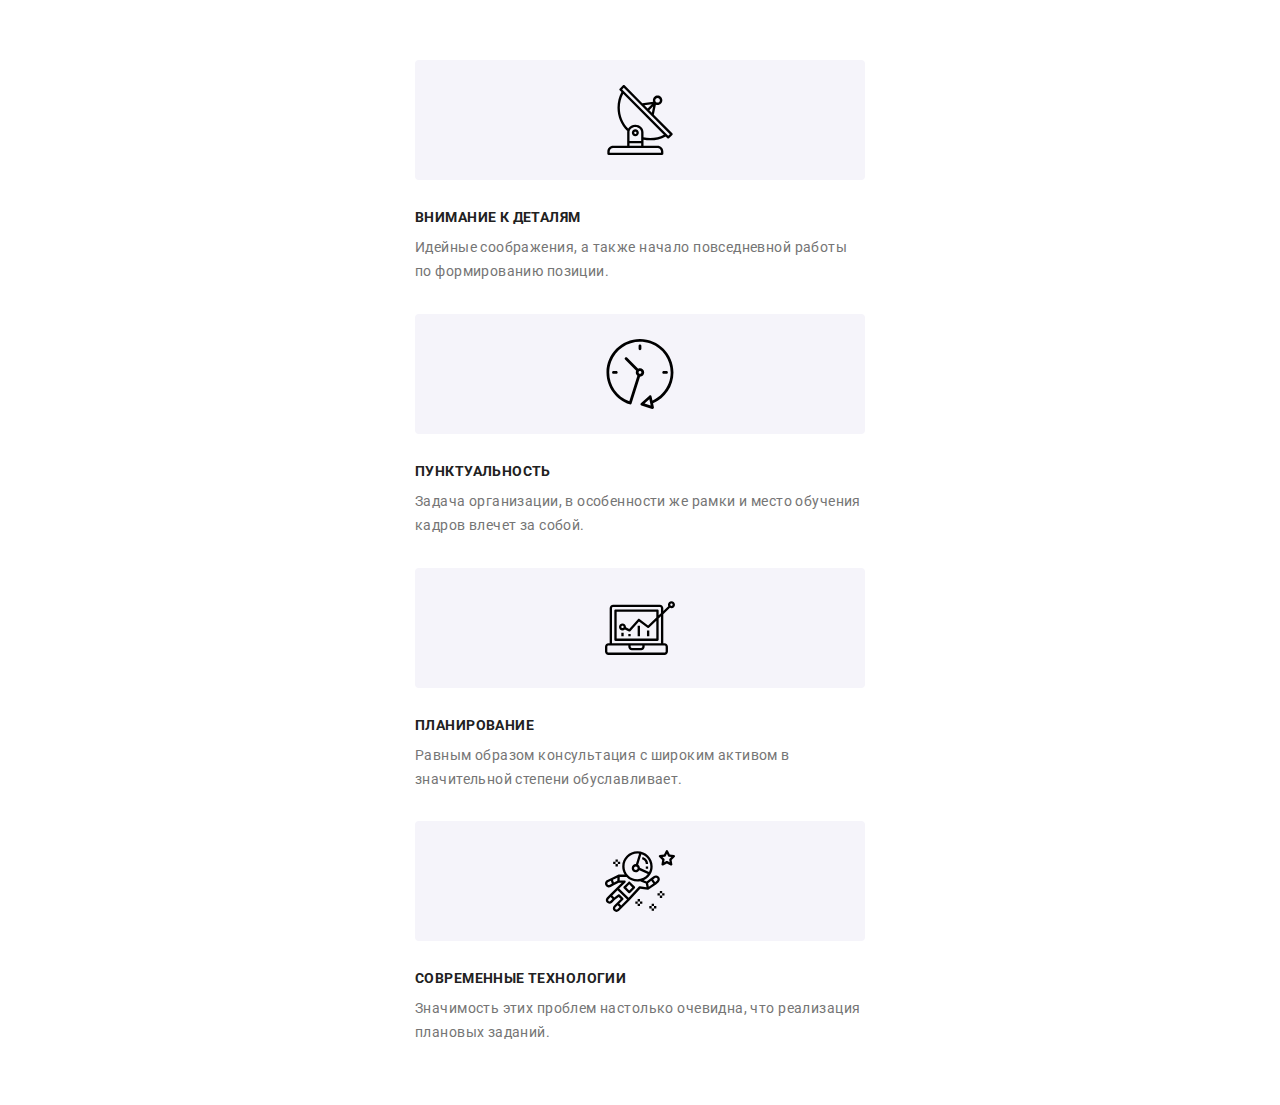
==== index.html @ b66c4405 "Добавляет медиа" ====
<!DOCTYPE html>
<html lang="ru">

<head>
    <meta charset="UTF-8">
    <meta http-equiv="X-UA-Compatible" content="IE=edge">
    <meta name="viewport" content="width=device-width, initial-scale=1.0">
    <link rel="stylesheet" type="text/css" href="./css/modern-normalize.css">
    <link rel="stylesheet" href="./css/reset.css">
    <link rel="preconnect" href="https://fonts.googleapis.com">
    <link rel="preconnect" href="https://fonts.gstatic.com" crossorigin>
    <link href="https://fonts.googleapis.com/css2?family=Roboto:wght@400;500;700;900&display=swap" rel="stylesheet">
    <link href="https://fonts.googleapis.com/css2?family=Raleway:wght@700&display=swap" rel="stylesheet">
    <link rel="stylesheet" href="./index.html">
    <link rel="stylesheet" href="./css/main.css">

    <!--<link rel="stylesheet" href="./css/style.css">-->
    <title>WebStudio</title>
</head>

<body>
    <!--<header class="header">
        <div class="conteiner header__conteiner">
            <div class="header__box box">
                <a class="header__logo logo" href="#">
                    Web<span class="header__word logo-word--color-dark">Studio</span>
                </a>
                <nav class="header-nav">
                    <ul class="site-nav">
                        <li class="site-nav__item">
                            <a class="site-nav__link active nav-link " href="./index.html">Студия</a>
                        </li>
                        <li class="site-nav__item">
                            <a class="site-nav__link nav-link" href="./portfolio.html">Портфолио</a>
                        </li>
                        <li class="site-nav__item">
                            <a class="site-nav__link nav-link" href="#">Контакты</a>
                        </li>
                    </ul>
                </nav>
            </div>

            <ul class="header-connect">
                <li class="header-connect__contact">
                    <a class="header-connect__mail nav-link" href="mailto:info@devstudio.com">
                        <svg class="header-connect__icon" width="16" height="12">
                            <use href="./images/icons.svg#icon-envelope"></use>
                        </svg> info@devstudio.com
                    </a>
                </li>
                <li class="header-connect__contact">
                    <a class="header-connect__tel nav-link" href="tel:+380961111111">
                        <svg class="header-connect__icon " width="10" height="16">
                            <use  href="./images/icons.svg#icon-smartphone"></use>

                        </svg> +38 096 111 11 11
                    </a>
                </li>
            </ul>
        </div>
    </header>-->

    <!-- MAIN-->
    <main class="main">
        <!--SECTION BANNER-->
        <!--<section class="banner">
            <div class="conteiner banner__conteiner">
                <div class="banner-block">
                    <h1 class="banner-block__title">Эффективные решения для вашего бизнеса</h1>
                    <button class="banner-block__button button" type="button" data-modal-open>Заказать услугу</button>
                </div>
            </div>
        </section>-->
        <!--SECTION BENEFITS-->
        <section class="main-benefits section">
            <div class="conteiner main-benefits__conteiner">
                <ul class="benefits-list">
                    <li class="benefits-list__team">
                        <div class="benefits-list__thumb">
                            <svg class="benefits-list__icon" width="70" height="70">
                                <use href="./images/icons.svg#icon-antenna"></use>
                            </svg>
                        </div>
                        <h3 class="benefits-list__title">Внимание к деталям</h3>
                        <p class="benefits-list__text">Идейные соображения, а также начало повседневной работы по формированию позиции.
                        </p>
                    </li>
                    <li class="benefits-list__team">
                        <div class="benefits-list__thumb">
                            <svg class="benefits-list__icon" width="70" height="70">
                                <use href="./images/icons.svg#icon-clock"></use>
                            </svg>
                        </div>
                        <h3 class="benefits-list__title">Пунктуальность</h3>
                        <p class="benefits-list__text">Задача организации, в особенности же рамки и место обучения кадров влечет за собой.
                        </p>
                    </li>
                    <li class="benefits-list__team">
                        <div class="benefits-list__thumb">
                            <svg class="benefits-list__icon" width="70" height="70">
                                <use href="./images/icons.svg#icon-diagram"></use>
                            </svg>
                        </div>
                        <h3 class="benefits-list__title">Планирование</h3>
                        <p class="benefits-list__text">Равным образом консультация с широким активом в значительной степени обуславливает.
                        </p>
                    </li>
                    <li class="benefits-list__team">
                        <div class="benefits-list__thumb">
                            <svg class="benefits-list__icon" width="70" height="70">
                                <use href="./images/icons.svg#icon-astronaut"></use>
                            </svg>
                        </div>
                        <h3 class="benefits-list__title">Современные технологии</h3>
                        <p class="benefits-list__text">Значимость этих проблем настолько очевидна, что реализация плановых заданий.
                        </p>
                    </li>
                </ul>
            </div>
        </section>
        <!--SECTION HOLDER-->
        <!--<section class="main-holder section">
            <div class="conteiner main-holder__conteiner">
                <h2 class="main-holder__title title">Чем мы занимаемся</h2>
                <ul class="holder-list">
                    <li class="holder-list__team">
                        <img class="holder-list__img" src="./images/laptop.jpg" width="370" height="294" alt="image">
                        <p class="holder-list__text">Десктопные приложения</p>
                    </li>
                    <li class="holder-list__team">
                        <img class="holder-list__img" src="./images/phone.jpg" width="370" height="294" alt="image">
                        <p class="holder-list__text">Мобильные приложения</p>
                    </li>
                    <li class="holder-list__team">
                        <img class="holder-list__img" src="./images/desktop.jpg" width="370" height="294" alt="image">
                        <p class="holder-list__text">Дизайнерские решения</p>
                    </li>
                </ul>
            </div>
        </section>-->
        <!--SECTION STAFF-->
        <!--<section class="main-staff section">
            <div class="conteiner main-staff__conteiner">
                <h2 class="main-staff__title title">Наша команда</h2>
                <ul class="staff-list">
                    <li class="staff-list__team">
                        <img class="staff-list__img" src="./images/brown.jpg" width="270" height="260" alt="photo">
                        <div class="staff-list__wrapper">
                            <h3 class="staff-list__name">Игорь Демьяненко</h3>
                            <p class="staff-list__position">Product Designer</p>
                        </div>
                        <ul class="soc-list">
                            <li class="soc-list__item">
                                <a class="soc-list__link soc-linc" href="" target="_blank" rel="noopener noreferrer" aria-label="Иконка Instagram">
                                    <svg class="soc-list__icon" width="20" height="20">
                                        <use href="./images/icons.svg#icon-instagram"></use>
                                    </svg>
                                </a>
                            </li>
                            <li class="soc-list__item">
                                <a class="soc-list__link soc-linc" href="" aria-label="Иконка Twitter">
                                    <svg class="soc-list__icon" width="20" height="20">
                                        <use href="./images/icons.svg#icon-twitter"></use>
                                    </svg>
                                </a>
                            </li>
                            <li class="soc-list__item">
                                <a class="soc-list__link soc-linc" href="" aria-label="Иконка Facebook">
                                    <svg class="soc-list__icon" width="20" height="20">
                                        <use href="./images/icons.svg#icon-facebook"></use>
                                    </svg>
                                </a>
                            </li>
                            <li class="soc-list__item">
                                <a class="soc-list__link soc-linc" href="" aria-label="Иконка linkedin">
                                    <svg class="soc-list__icon" width="20" height="20">
                                        <use href="./images/icons.svg#icon-linkedin"></use>
                                    </svg>
                                </a>
                            </li>
                        </ul>
                    </li>
                    <li class="staff-list__team">
                        <img class="staff-list__img" src="./images/woman.jpg" width="270" height="260" alt="photo">
                        <div class="staff-list__wrapper">
                            <h3 class="staff-list__name">Ольга Репина</h3>
                            <p class="staff-list__position">Frontend Developer</p>
                        </div>
                        <ul class="soc-list">
                            <li class="soc-list__item">
                                <a class="soc-list__link soc-linc" href="" aria-label="Иконка Instagram">
                                    <svg class="soc-list__icon" width="20" height="20">
                                        <use href="./images/icons.svg#icon-instagram"></use>
                                    </svg>
                                </a>
                            </li>
                            <li class="soc-list__item">
                                <a class="soc-list__link soc-linc" href="" aria-label="Иконка Twitter">
                                    <svg class="soc-list__icon" width="20" height="20">
                                        <use href="./images/icons.svg#icon-twitter"></use>
                                    </svg>
                                </a>
                            </li>
                            <li class="soc-list__item">
                                <a class="soc-list__link soc-linc" href="" aria-label="Иконка Facebook">
                                    <svg class="soc-list__icon" width="20" height="20">
                                        <use href="./images/icons.svg#icon-facebook"></use>
                                    </svg>
                                </a>
                            </li>
                            <li class="soc-list__item">
                                <a class="soc-list__link soc-linc" href="" aria-label="Иконка linkedin">
                                    <svg class="soc-list__icon" width="20" height="20">
                                        <use href="./images/icons.svg#icon-linkedin"></use>
                                    </svg>
                                </a>
                            </li>
                        </ul>
                    </li>
                    <li class="staff-list__team">
                        <img class="staff-list__img" src="./images/young.jpg" width="270" height="260" alt="photo">
                        <div class="staff-list__wrapper">
                            <h3 class="staff-list__name">Николай Тарасов</h3>
                            <p class="staff-list__position">Marketing</p>
                        </div>
                        <ul class="soc-list">
                            <li class="soc-list__item">
                                <a class="soc-list__link soc-linc" href="" aria-label="Иконка Instagram">
                                    <svg class="soc-list__icon" width="20" height="20">
                                        <use href="./images/icons.svg#icon-instagram"></use>
                                    </svg>
                                </a>
                            </li>
                            <li class="soc-list__item">
                                <a class="soc-list__link soc-linc" href="" aria-label="Иконка Twitter">
                                    <svg class="soc-list__icon" width="20" height="20">
                                        <use href="./images/icons.svg#icon-twitter"></use>
                                    </svg>
                                </a>
                            </li>
                            <li class="soc-list__item">
                                <a class="soc-list__link soc-linc" href="" aria-label="Иконка Facebook">
                                    <svg class="soc-list__icon" width="20" height="20">
                                        <use href="./images/icons.svg#icon-facebook"></use>
                                    </svg>
                                </a>
                            </li>
                            <li class="soc-list__item">
                                <a class="soc-list__link soc-linc" href="" aria-label="Иконка linkedin">
                                    <svg class="soc-list__icon" width="20" height="20">
                                        <use href="./images/icons.svg#icon-linkedin"></use>
                                    </svg>
                                </a>
                            </li>
                        </ul>
                    </li>
                    <li class="staff-list__team">
                        <img class="staff-list__img" src="./images/black.jpg" width="270" height="260" alt="photo">
                        <div class="staff-list__wrapper">
                            <h3 class="staff-list__name">Михаил Ермаков</h3>
                            <p class="staff-list__position">UI Designers</p>
                        </div>
                        <ul class="soc-list">
                            <li class="soc-list__item">
                                <a class="soc-list__link soc-linc" href="" aria-label="Иконка Instagram">
                                    <svg class="soc-list__icon" width="20" height="20">
                                        <use href="./images/icons.svg#icon-instagram"></use>
                                    </svg>
                                </a>
                            </li>
                            <li class="soc-list__item">
                                <a class="soc-list__link soc-linc" href="" aria-label="Иконка Twitter">
                                    <svg class="soc-list__icon" width="20" height="20">
                                        <use href="./images/icons.svg#icon-twitter"></use>
                                    </svg>
                                </a>
                            </li>
                            <li class="soc-list__item">
                                <a class="soc-list__link soc-linc" href="" aria-label="Иконка Facebook">
                                    <svg class="soc-list__icon" width="20" height="20">
                                        <use href="./images/icons.svg#icon-facebook"></use>
                                    </svg>
                                </a>
                            </li>
                            <li class="soc-list__item">
                                <a class="soc-list__link soc-linc" href="" aria-label="Иконка linkedin">
                                    <svg class="soc-list__icon" width="20" height="20">
                                        <use href="./images/icons.svg#icon-linkedin"></use>
                                    </svg>
                                </a>
                            </li>
                        </ul>

                    </li>
                </ul>
            </div>
        </section>-->

        <!--SECTION CLIENTS-->

        <!--<section class="main-clients section">
            <div class="conteiner main-clients-conteiner">
                <h2 class="main-clients__title title">Постоянные клиенты</h2>
                <ul class="clients-list">
                    <li class="clients-list__item">
                        <a class="clients-list__link" href="" aria-label="Иконка Клиент">
                            <svg class="clients-list__icon" width="106" height="60">
                                <use href="./images/icons.svg#icon-yaco"></use>
                            </svg>
                        </a>
                    </li>
                    <li class="clients-list__item">
                        <a class="clients-list__link" href="" aria-label="Иконка Клиент">
                            <svg class="clients-list__icon" width="106" height="60">
                                <use href="./images/icons.svg#icon-tagline"></use>
                            </svg>
                        </a>
                    </li>
                    <li class="clients-list__item">
                        <a class="clients-list__link" href="" aria-label="Иконка Клиент">
                            <svg class="clients-list__icon" width="106" height="60">
                                <use href="./images/icons.svg#icon-company"></use>
                            </svg>
                        </a>
                    </li>
                    <li class="clients-list__item">
                        <a class="clients-list__link" href="" aria-label="Иконка Клиент">
                            <svg class="clients-list__icon" width="106" height="60">
                                <use href="./images/icons.svg#icon-foster"></use>
                            </svg>
                        </a>
                    </li>
                    <li class="clients-list__item">
                        <a class="clients-list__link" href="" aria-label="Иконка Клиент">
                            <svg class="clients-list__icon" width="106" height="60">
                                <use href="./images/icons.svg#icon-brand"></use>
                            </svg>
                        </a>
                    </li>
                    <li class="clients-list__item">
                        <a class="clients-list__link" href="" aria-label="Иконка Клиент">
                            <svg class="clients-list__icon" width="106" height="60">
                                <use href="./images/icons.svg#icon-comtag"></use>
                            </svg>
                        </a>
                    </li>
                </ul>
            </div>
        </section>-->
    </main>

    <!--FOOTER-->
    <!--<footer class="footer">
        <div class="conteiner footer__conteiner">
            <div class="footer-all">
                <div class="footer-contacts">
                    <a class="footer-logo logo" href="#">
                        Web<span class="footer-word logo-word--color-light">Studio</span>
                    </a>
                    <address class="footer-info">
                        <ul class="footer-list">
                            <li class="footer-list__data footer-space">
                                <a class="footer-list__address footer-holder" href="#">г. Киев, пр-т Леси Украинки, 26</a>
                            </li>
    
                            <li class="footer-list__inform footer-space">
                                <a class="footer-list__mail footer-holder"
                                    href="mailto:info@devstudio.com">info@devstudio.com</a>
                            </li>
                            <li class="footer-list__contact">
                                <a class="footer-list__tel footer-holder" href="tel:+380961111111">+38 096 111 11 11</a>
                            </li>
                        </ul>
                    </address>
                </div>

                <div class="footer-socials">
                    <h3 class="footer-socials__title">присоединяйтесь</h3>
                    <ul class="footer-team">
                        <li class="footer-team__item">
                            <a class="footer-team__link soc-linc" href="" aria-label="Иконка Instagram">
                                <svg class="footer-team__icon" width="20" height="20">
                                    <use href="./images/icons.svg#icon-instagram"></use>
                                </svg>
                            </a>
                        </li>
                        <li class="footer-team__item">
                            <a class="footer-team__link soc-linc" href="" aria-label="Иконка Instagram">
                                <svg class="footer-team__icon" width="20" height="20">
                                    <use href="./images/icons.svg#icon-twitter"></use>
                                </svg>
                            </a>
                        </li>
                        <li class="footer-team__item">
                            <a class="footer-team__link soc-linc" href="" aria-label="Иконка Instagram">
                                <svg class="footer-team__icon" width="20" height="20">
                                    <use href="./images/icons.svg#icon-facebook"></use>
                                </svg>
                            </a>
                        </li>
                        <li class="footer-team__item">
                            <a class="footer-team__link soc-linc" href="" aria-label="Иконка Instagram">
                                <svg class="footer-team__icon" width="20" height="20">
                                    <use href="./images/icons.svg#icon-linkedin"></use>
                                </svg>
                            </a>
                        </li>
                    </ul>
                </div>

                <div class="footer-send">
                    <form class="footer-form">
                        <label class="footer-form__title" for="mail">Подпишитесь на рассылку</label>
                        <div class="footer-form__wrap">
                            <input class="footer-form__email" type="email" name="email" id="mail" placeholder="E-mail">
                            <button class="footer-form__btn button">Подписаться <svg class="footer-send-svg" width="35" height="35">
                            <use href="./images/icons.svg#icon-send"></use>
                        </svg></button></div>
                    </form>
                </div>
            </div>
        </div>
    </footer>-->

    <!--MODAL-->
    <!--<div class="backdrop is-hidden" data-modal>
        <div class="backdrop-modal">
            <button type="button" class="backdrop-modal__clous-btn" data-modal-close>
                <svg class="backdrop-modal__btn-icon" width="18" height="18">
                    <use href="./images/icons.svg#icon-close"></use>
                </svg>
            </button>
            <p class="backdrop-modal__title">Оставьте свои данные, мы вам перезвоним</p>
            <form action="#" class="modal-form">
                <div class="modal-form__field">
                    <label for="user-name" class="modal-form__label">Имя</label>
                    <div class="modal-form__input-wrapper">
                        <input type="text" class="modal-form__input" name="user-name" id="user-name" required>
                        <svg class="modal-form__icon" width="18" height="18">
                            <use href="./images/icons.svg#icon-person-black-18dp-1"></use>
                        </svg>
                    </div>
                </div>

                <div class="modal-form__field">
                    <label for="user-tel" class="modal-form__label">Телефон</label>
                    <div class="modal-form__input-wrapper">
                        <input type="text" class="modal-form__input" name="user-tel" id="user-tel" required>
                        <svg class="modal-form__icon" width="18" height="18">
                            <use href="./images/icons.svg#icon-phone-black-18dp-1"></use>
                        </svg>
                    </div>
                </div>

                <div class="modal-form__field">
                    <label for="user-email" class="modal-form__label">Почта</label>
                    <div class="modal-form__input-wrapper">
                        <input type="email" class="modal-form__input" name="user-email" id="user-email">
                        <svg class="modal-form__icon" width="18" height="18">
                            <use href="./images/icons.svg#icon-email-black-18dp-1"></use>
                        </svg>
                    </div>
                </div>


                <div class="modal-form__comments">
                    <label for="modal-comment" class="modal-form__label">Комментарий</label>
                    <textarea class="modal-text" name="comments" id="modal-comment" placeholder="Введите текст"></textarea>
                </div>
                <div class="modal-form__checkbox">
                    <input type="checkbox" class="visually-hidden modal-form__check" name="policy" id="policy">
                    <label for="policy" class="modal-form__check-text">
                        <span>
                            <svg class="modal-form__check-icon" width="16" height="15">
                              <use href="./images/icons.svg#icon-check"></use>
                         </svg>
                       </span>Соглашаюсь с рассылкой и принимаю
                       <a href="#" class="modal-form__check-link">Условия договора</a>
                    </label>
                </div>
                <div class="modal-form__button">
                    <button class="modal-form__button-btn button" type="submit">Отправить</button>
                </div>
            </form>
        </div>
    </div>
    <script src="./js/modal.js"></script>-->

</body>


</html>
---- css/main.css ----
a {
  text-decoration: none;
}

body {
  font-family: 'Roboto', Arial, sans-serif;
  color: #212121;
}

.button {
  cursor: pointer;
  border: none;
}

* {
  box-sizing: border-box;
}

p,
h1,
h2,
h3,
h4,
h5,
h6 {
  margin: 0;
}

ul,
ol {
  margin: 0;
  padding: 0;
  list-style: none;
}

.conteiner {
  width: 100%;
  padding: 0 15px;
  margin: 0 auto;
}

@media screen and (min-width: 480px) {
  .conteiner {
    width: 480px;
  }
}

@media screen and (min-widht: 768px) {
  .conteiner {
    width: 768px;
  }
}

@media screen and (min-widht: 1200px) {
  .conteiner {
    width: 1200px;
  }
}

.section {
  padding-top: 94px;
}

.title {
  font-weight: 700;
  font-size: 36px;
  line-height: 1.17;
  letter-spacing: 0.03em;
  text-align: center;
  margin-bottom: 50px;
}

.soc-linc {
  display: flex;
  align-items: center;
  justify-content: center;
  cursor: pointer;
  width: 44px;
  height: 44px;
  border-radius: 50%;
  transition-property: background-color, color;
  transition-duration: 250ms;
  transition-timing-function: cubic-bezier(0.4, 0, 0.2, 1);
}

.backdrop {
  position: fixed;
  top: 0;
  left: 0;
  height: 100vh;
  width: 100vw;
  background-color: rgba(0, 0, 0, 0.2);
}

.backdrop-modal {
  width: 528px;
  min-height: 581px;
  background: #FFFFFF;
  border-radius: 4px;
  box-shadow: 0px 1px 3px rgba(0, 0, 0, 0.12), 0px 1px 1px rgba(0, 0, 0, 0.14), 0px 2px 1px rgba(0, 0, 0, 0.2);
  position: absolute;
  top: 50%;
  left: 50%;
  transform: translate(-50%, -50%);
  padding: 40px;
}

.backdrop-modal__clous-btn {
  display: flex;
  justify-content: center;
  align-items: center;
  width: 30px;
  height: 30px;
  border-radius: 50%;
  background-color: transparent;
  border: 1px solid rgba(0, 0, 0, 0.1);
  position: absolute;
  right: 8px;
  top: 8px;
}

.backdrop-modal__clous-btn:focus .backdrop-modal__btn-icon,
.backdrop-modal__clous-btn:hover .backdrop-modal__btn-icon {
  fill: var(--hover-icon-color);
}

.backdrop-modal__btn-icon {
  transition-duration: 250ms;
  transition-timing-function: cubic-bezier(0.4, 0, 0.2, 1);
}

.is-hidden {
  opacity: 0;
  visibility: hidden;
  pointer-events: none;
}

.backdrop-modal__title {
  font-weight: 700;
  font-size: 20px;
  line-height: 1.15;
  text-align: center;
  letter-spacing: 0.03em;
  margin-bottom: 12px;
}

.modal-form__label {
  font-family: Roboto;
  font-style: normal;
  font-weight: normal;
  font-size: 12px;
  line-height: 1.17;
  letter-spacing: 0.01em;
  color: #757575;
  display: block;
  margin-bottom: 4px;
}

.modal-form__input {
  width: 100%;
  height: 40px;
  border: 1px solid rgba(33, 33, 33, 0.2);
  border-radius: 4px;
  padding: 11px 12px 11px 40px;
  font-size: 14px;
  background-color: transparent;
  transition-duration: 250ms;
  transition-timing-function: cubic-bezier(0.4, 0, 0.2, 1);
}

.modal-form__input:focus {
  outline-color: var(--focus-modal-input);
}

.modal-form__input:focus + .modal-form__icon {
  fill: var(--focus-modal-input);
}

.modal-form__input-wrapper {
  position: relative;
}

.modal-form__icon {
  position: absolute;
  left: 12px;
  top: 50%;
  transform: translateY(-50%);
  transition-duration: 250ms;
  transition-timing-function: cubic-bezier(0.4, 0, 0.2, 1);
}

.modal-text {
  border: 1px solid rgba(33, 33, 33, 0.2);
  box-sizing: border-box;
  border-radius: 4px;
  width: 100%;
  height: 120px;
  resize: none;
  padding: 12px 16px;
  transition-duration: 250ms;
  transition-timing-function: cubic-bezier(0.4, 0, 0.2, 1);
}

.modal-text::placeholder {
  font-family: Roboto;
  font-style: normal;
  font-weight: normal;
  font-size: 14px;
  line-height: 16px;
  letter-spacing: 0.01em;
  color: rgba(117, 117, 117, 0.5);
}

.modal-text:focus {
  outline-color: var(--focus-modal-input);
}

.modal-form__field {
  margin-bottom: 10px;
}

.modal-form__comments {
  margin-bottom: 20px;
}

.modal-form__check-icon {
  fill: transparent;
}

.modal-form__check-text {
  font-family: Roboto;
  font-style: normal;
  font-weight: normal;
  font-size: 14px;
  line-height: 1.71;
  letter-spacing: 0.03em;
  color: #757575;
  display: flex;
  align-items: center;
}

.modal-form__check-text span {
  width: 16px;
  height: 15px;
  border-radius: 2px;
  border: 2px solid #212121;
  margin-right: 7px;
  display: flex;
  align-items: center;
  justify-content: center;
}

.modal-form__check:checked + .modal-form__check-text span {
  background-color: var(--focus-modal-input);
  border: none;
}

.modal-form__check:checked + .modal-form__check-text svg {
  fill: #FFFFFF;
}

.modal-form__check-link {
  text-decoration: underline;
  color: var(--hover-text-color);
  cursor: pointer;
  padding-left: 4px;
}

.modal-form__checkbox {
  display: flex;
  justify-content: center;
  margin-bottom: 27px;
}

.modal-form__check-icon {
  transition-duration: 250ms;
  transition-timing-function: cubic-bezier(0.4, 0, 0.2, 1);
}

.modal-form__button {
  display: flex;
  justify-content: center;
}

.modal-form__button-btn {
  width: 200px;
  height: 50px;
  box-shadow: 0px 4px 4px rgba(0, 0, 0, 0.15);
  border-radius: 4px;
  font-weight: bold;
  font-size: 16px;
  line-height: 1.88;
  text-align: center;
  letter-spacing: 0.06em;
  color: var(--button-text-color);
  background: var(--bg-button-color);
  display: flex;
  align-items: center;
  justify-content: center;
  text-align: center;
}

.logo {
  font-family: Raleway, sans-serif;
  font-weight: 700;
  font-size: 26px;
  line-height: 1.19;
  width: 145px;
  height: 31px;
  letter-spacing: 0.03em;
  color: var(--header-footer-text-color);
}

.logo-word--color-dark {
  color: black;
}

.logo-word--color-light {
  color: var(--footer-text-color);
}

/*HEADER*/
.header {
  background: var(--section-bg-color);
  border-bottom: 1px solid #ECECEC;
  padding: 24px 0 25px;
}

.header__conteiner {
  display: flex;
  align-items: center;
  justify-content: center;
}

.header-connect {
  display: flex;
  align-items: center;
}

.header-connect__icon {
  margin-right: 10px;
}

.header__box {
  display: flex;
  align-items: center;
}

.header__logo {
  margin-right: 93px;
}

.nav-link {
  display: flex;
  align-items: center;
  font-weight: 500;
  font-size: 14px;
  line-height: 1.14;
  letter-spacing: 0.02em;
  transition: color 250ms cubic-bezier(0.4, 0, 0.2, 1);
}

.nav-link:hover, .nav-link:focus {
  color: var(--hover-text-color);
}

.site-nav__link {
  color: #212121;
  position: relative;
}

.site-nav__link.active {
  color: var(--hover-text-color);
}

.site-nav__link.active::after {
  content: '';
  width: 100%;
  height: 4px;
  border-radius: 2px;
  background-color: var(--hover-text-color);
  position: absolute;
  left: 0;
  bottom: -32px;
}

.site-nav__item {
  margin-right: 50px;
}

.site-nav__item:last-child {
  margin-right: 305px;
}

.site-nav {
  display: flex;
}

.header-connect__contact {
  margin-right: 31.5px;
  display: flex;
  align-items: center;
  justify-content: center;
}

.header-connect__contact:last-child {
  margin-right: 0;
}

.header-connect__mail {
  color: var(--primary-text-color);
}

.header-connect__tel {
  color: var(--primary-text-color);
}

.header-connect__icon {
  fill: currentColor;
}

.banner {
  text-align: center;
  padding: 200px 0 200px;
  background: linear-gradient(rgba(47, 48, 58, 0.4), rgba(47, 48, 58, 0.4)), #C4C4C4 url("../images/background.jpg") center no-repeat;
}

.banner-block {
  display: inline-block;
  max-width: 696px;
}

.banner-block__title {
  font-weight: 900;
  font-size: 44px;
  line-height: 1.36;
  text-align: center;
  letter-spacing: 0.06em;
  text-transform: uppercase;
  color: var(--main-title-color);
  max-width: 696px;
  margin-bottom: 30px;
}

.banner-block__button {
  width: 200px;
  height: 50px;
  box-shadow: 0px 4px 4px rgba(0, 0, 0, 0.15);
  border-radius: 4px;
  font-weight: bold;
  font-size: 16px;
  line-height: 1.88;
  text-align: center;
  letter-spacing: 0.06em;
  color: var(--button-text-color);
  background: var(--bg-button-color);
}

.main-benefits {
  background: var(--section-bg-color);
  padding: 60px 0 60px;
}

.benefits-list {
  margin-bottom: -30px;
}

@media screen and (min-widht: 768px) {
  .benefits-list {
    display: flex;
    flex-wrap: wrap;
  }
}

.benefits-list__team {
  width: 100%;
  margin-bottom: 30px;
}

@media screen and (min-widht: 768px) {
  .benefits-list__team {
    width: calc(100% / 2 - 30px);
    margin-right: 30px;
  }
}

.benefits-list__title {
  font-weight: 700;
  font-size: 14px;
  line-height: 1.14;
  letter-spacing: 0.03em;
  text-transform: uppercase;
  margin-bottom: 10px;
}

.benefits-list__text {
  font-size: 14px;
  line-height: 1.71;
  letter-spacing: 0.03em;
  color: var(--primary-text-color);
}

.benefits-list__thumb {
  display: flex;
  align-items: center;
  justify-content: center;
  width: 100%;
  height: 120px;
  background: #F5F4FA;
  border-radius: 4px;
  margin-bottom: 30px;
}

.main-holder {
  background: var(--section-bg-color);
}

.holder-list__img {
  max-width: 370px;
  max-height: 294px;
}

.holder-list {
  display: flex;
  align-items: center;
  justify-content: center;
}

.holder-list__team {
  position: relative;
}

.holder-list__team:not(:last-child) {
  margin-right: 30px;
}

.main-holder {
  padding-bottom: 94px;
}

.holder-list__text {
  font-weight: bold;
  font-size: 14px;
  line-height: 1.14;
  letter-spacing: 0.03em;
  text-transform: uppercase;
  color: #FFFFFF;
  padding: 27px 82px;
  width: 370px;
  height: 70px;
  background: rgba(47, 48, 58, 0.8);
  position: absolute;
  right: 0;
  bottom: 0;
}

.main-staff {
  background: #F5F4FA;
  padding-bottom: 94px;
}

.staff-list__team {
  background: var(--bg-carts-color);
  box-shadow: 0px 1px 3px rgba(0, 0, 0, 0.12), 0px 1px 1px rgba(0, 0, 0, 0.14), 0px 2px 1px rgba(0, 0, 0, 0.2);
  border-radius: 0px 0px 4px 4px;
}

.staff-list__team:not(:last-child) {
  margin-right: 30px;
}

.staff-list {
  display: flex;
}

.staff-list__img {
  max-width: 270px;
  max-height: 260px;
}

.staff-list__name {
  font-weight: 500;
  font-size: 16px;
  line-height: 19px;
  letter-spacing: 0.03em;
  margin-bottom: 10px;
}

.staff-list__wrapper {
  text-align: center;
  padding: 30px 0 16px;
}

.staff-list__position {
  font-weight: 400;
  font-size: 16px;
  line-height: 19px;
  letter-spacing: 0.03em;
  color: var(--profession-text-color);
}

.soc-list__link {
  background-color: transparent;
  color: var(--color-icon);
}

.soc-list__link:hover, .soc-list__link:focus {
  background-color: var(--hover-text-color);
  color: #FFFFFF;
}

.soc-list__icon {
  fill: currentColor;
  transition-property: color;
  transition-duration: 250ms;
}

.soc-list {
  display: flex;
  align-items: center;
  justify-content: center;
  padding-bottom: 30px;
}

.soc-list__item:not(:last-child) {
  margin-right: 10px;
}

.main-clients {
  padding: 94px 0 94px;
}

.main-clients__title {
  font-weight: bold;
  font-size: 36px;
  line-height: 1.17;
  text-align: center;
  letter-spacing: 0.03em;
  margin-bottom: 50px;
}

.clients-list {
  display: flex;
  align-items: center;
  justify-content: center;
}

.clients-list__item {
  display: flex;
  width: 170px;
  height: 92px;
  border-radius: 4px;
}

.clients-list__item:not(:last-child) {
  margin-right: 30px;
}

.clients-list__link:hover,
.clients-list__link:focus {
  border-color: var(--hover-text-color);
  color: var(--hover-text-color);
}

.clients-list__link {
  display: flex;
  align-items: center;
  justify-content: center;
  background-color: transparent;
  color: var(--color-icon);
  padding: 16px 32px;
  border: 1px solid #AFB1B8;
  transition-property: border, color;
  transition-duration: 250ms;
  transition-timing-function: cubic-bezier(0.4, 0, 0.2, 1);
}

.clients-list__link:hover, .clients-list__link:focus {
  border-color: var(--hover-text-color);
  color: var(--hover-text-color);
}

.clients-list__icon {
  fill: currentColor;
}

.footer {
  background: #2F303A;
  padding: 60px 0 60px;
}

.footer-logo {
  display: block;
  margin-bottom: 20px;
}

.footer-list__address {
  font-size: 14px;
  line-height: 24px;
  letter-spacing: 0.03em;
  color: var(--footer-text-color);
}

.footer-space {
  margin-bottom: 9px;
}

.footer-list__mail {
  font-size: 14px;
  line-height: 1.71;
  letter-spacing: 0.03em;
  color: rgba(255, 255, 255, 0.6);
}

.footer-list__tel {
  font-size: 14px;
  line-height: 1.71;
  letter-spacing: 0.03em;
  color: #FFFFFF99;
}

.footer-holder {
  transition: color 250ms cubic-bezier(0.4, 0, 0.2, 1);
}

.footer-holder:hover, .footer-holder:focus {
  color: var(--hover-text-color);
}

.footer-all {
  display: flex;
  align-items: baseline;
}

.footer-team {
  display: flex;
}

.footer-socials__title {
  font-weight: bold;
  font-size: 14px;
  line-height: 1.14;
  letter-spacing: 0.03em;
  text-transform: uppercase;
  color: #FFFFFF;
  margin-bottom: 20px;
}

.footer-team__item:not(:last-child) {
  margin-right: 10px;
}

.footer-team__link {
  background-color: rgba(255, 255, 255, 0.1);
  color: #FFFFFF;
}

.footer-team__link:hover, .footer-team__link:focus {
  background-color: var(--hover-text-color);
}

.footer-team__icon {
  fill: currentColor;
}

.footer-contacts {
  margin-right: 70px;
}

.footer-send {
  margin-left: 93px;
}

.footer-form__title {
  display: block;
  font-weight: bold;
  font-size: 14px;
  line-height: 1.14;
  letter-spacing: 0.03em;
  text-transform: uppercase;
  color: #FFFFFF;
  margin-bottom: 20px;
}

.footer-form__wrap {
  display: flex;
}

.footer-form__email {
  width: 358px;
  height: 50px;
  border: 1px solid rgba(255, 255, 255, 0.3);
  box-sizing: border-box;
  filter: drop-shadow(0px 4px 4px rgba(0, 0, 0, 0.15));
  border-radius: 4px;
  background-color: inherit;
  padding-left: 15px;
  padding-right: 15px;
  margin-right: 12px;
  color: rgba(255, 255, 255, 0.6);
}

.footer-form__email::placeholder {
  font-family: Roboto;
  font-style: normal;
  font-weight: normal;
  font-size: 16px;
  line-height: 1.25;
  letter-spacing: 0.03em;
  color: rgba(255, 255, 255, 0.6);
}

.footer-form__btn {
  width: 200px;
  height: 50px;
  box-shadow: 0px 4px 4px rgba(0, 0, 0, 0.15);
  border-radius: 4px;
  font-weight: bold;
  font-size: 16px;
  line-height: 1.88;
  text-align: center;
  letter-spacing: 0.06em;
  color: var(--button-text-color);
  background: var(--bg-button-color);
  display: flex;
  align-items: center;
  justify-content: center;
  text-align: center;
}

.footer-send-svg {
  padding-left: 10px;
}

.portfolio {
  background: #FFFFFF;
  padding-bottom: 94px;
}

.portfolio-buttons {
  display: flex;
  align-items: center;
  justify-content: center;
  margin-bottom: 50px;
}

.portfolio-buttons__btn {
  background: var(--button-filter-color);
  border: none;
  font-family: Roboto, sans-serif;
  font-weight: 500;
  font-size: 16px;
  line-height: 1.63;
  text-align: center;
  letter-spacing: 0.03em;
  border-radius: 4px;
  color: #212121;
  padding: 6px 22px;
  transition-property: background-color, color;
  transition-duration: 250ms;
  transition-timing-function: cubic-bezier(0.4, 0, 0.2, 1);
}

.portfolio-buttons__btn:hover, .portfolio-buttons__btn:focus {
  background: #2196F3;
  color: var(--button-text-color);
}

.portfolio-buttons__knob {
  transition: box-shadow 250ms cubic-bezier(0.4, 0, 0.2, 1);
}

.portfolio-buttons__knob:not(:last-child) {
  margin-right: 8px;
}

.portfolio-buttons__knob:hover,
.portfolio-buttons__knob :focus {
  box-shadow: 0px 3px 1px rgba(0, 0, 0, 0.1), 0px 1px 2px rgba(0, 0, 0, 0.08), 0px 2px 2px rgba(0, 0, 0, 0.12);
}

.portfolio-images__img {
  max-width: 370px;
  max-height: 294px;
}

.portfolio-images {
  display: flex;
  flex-wrap: wrap;
}

.portfolio-images__drowing {
  background: var(--bg-carts-color);
  max-width: 370px;
  margin-right: 30px;
  margin-bottom: 30px;
  transition: box-shadow 250ms cubic-bezier(0.4, 0, 0.2, 1);
}

.portfolio-images__drowing:hover {
  box-shadow: 0px 1px 1px rgba(0, 0, 0, 0.12), 0px 4px 4px rgba(0, 0, 0, 0.06), 1px 4px 6px rgba(0, 0, 0, 0.16);
}

.portfolio-images__drowing:nth-child(3n+3) {
  margin-right: 0;
}

.portfolio-images__drowing:nth-child(1n+7) {
  margin-bottom: 0;
}

.portfolio-images__drowing:hover .portfolio-images__top {
  transform: translateY(0);
}

.portfolio-images__wrap {
  position: relative;
  overflow: hidden;
}

.portfolio-images__top {
  position: absolute;
  top: 0;
  left: 0;
  background-color: var(--bg-portfolio-cart-text);
  padding: 63px 24px;
  font-weight: normal;
  font-size: 18px;
  line-height: 1.56;
  letter-spacing: 0.03em;
  color: #FFFFFF;
  height: 100%;
  transform: translateY(100%);
  transition: transform 250ms cubic-bezier(0.4, 0, 0.2, 1);
}

.portfolio-images__wrapper {
  border-width: 0 1px 1px 1px;
  border-style: solid;
  border-color: #EEEEEE;
  padding: 20px 24px;
}

.portfolio-images__title {
  font-weight: 700;
  font-size: 18px;
  line-height: 2;
  letter-spacing: 0.06em;
  margin-bottom: 4px;
}

.portfolio-images__text {
  font-size: 16px;
  line-height: 1.88;
  color: var(--portfolio-text-color);
}

:root {
  --header-footer-text-color: #2196F3;
  --hover-text-color: #2196F3;
  --hover-button-color: #2196F3;
  --hover-icon-color: #2196F3;
  --bg-portfolio-cart-text: #2196F3;
  --bg-button-color: #2196F3;
  --focus-modal-input: #2196F3;
  --button-text-color: #FFFFFF;
  --main-title-color: #FFFFFF;
  --bg-carts-color: #FFFFFF;
  --footer-text-color: #FFFFFF;
  --primary-text-color: #757575;
  --portfolio-text-color: #757575;
  --profession-text-color: #757575;
  --section-bg-color: #FFFFFF;
  --button-filter-color: #F5F4FA;
  --color-icon: #AFB1B8;
}

.visually-hidden {
  position: absolute;
  white-space: nowrap;
  width: 1px;
  height: 1px;
  overflow: hidden;
  border: 0;
  padding: 0;
  clip: rect(0 0 0 0);
  clip-path: inset(50%);
  margin: -1px;
}
/*# sourceMappingURL=main.css.map */
---- css/style.css ----
* {
               box-sizing: border-box;
           }
           
            :root {
               --header-footer-text-color: #2196F3;
               --hover-text-color: #2196F3;
               --hover-button-color: #2196F3;
               --hover-icon-color: #2196F3;
               --bg-portfolio-cart-text: #2196F3;
               --bg-button-color: #2196F3;
               --focus-modal-input: #2196F3;
               --button-text-color: #FFFFFF;
               --main-title-color: #FFFFFF;
               --bg-carts-color: #FFFFFF;
               --footer-text-color: #FFFFFF;
               --primary-text-color: #757575;
               --portfolio-text-color: #757575;
               --profession-text-color: #757575;
               --section-bg-color: #FFFFFF;
               --button-filter-color: #F5F4FA;
               --color-icon: #AFB1B8;
           }
           
           p,
           h1,
           h2,
           h3,
           h4,
           h5,
           h6 {
               margin: 0;
           }
           
           ul,
           ol {
               margin: 0;
               padding: 0;
               list-style: none;
           }
           
           a {
               text-decoration: none;
           }
           
           body {
               font-family: 'Roboto', Arial, sans-serif;
               color: #212121;
           }
           
           .button {
               cursor: pointer;
               border: none;
           }
           
           .visually-hidden {
               position: absolute;
               white-space: nowrap;
               width: 1px;
               height: 1px;
               overflow: hidden;
               border: 0;
               padding: 0;
               clip: rect(0 0 0 0);
               clip-path: inset(50%);
               margin: -1px;
           }
           
           .conteiner {
               max-width: 100%;
               /*1200px;*/
               padding: 0 15px;
               margin: 0 auto;
           }
           
           .logo {
               font-family: Raleway, sans-serif;
               font-weight: 700;
               font-size: 26px;
               line-height: 1.19;
               width: 145px;
               height: 31px;
               letter-spacing: 0.03em;
               color: var( --header-footer-text-color);
           }
           
           .soc-linc {
               display: flex;
               align-items: center;
               justify-content: center;
               cursor: pointer;
               width: 44px;
               height: 44px;
               border-radius: 50%;
               transition-property: background-color, color;
               transition-duration: 250ms;
               transition-timing-function: cubic-bezier(0.4, 0, 0.2, 1);
           }
           
           .title {
               font-weight: 700;
               font-size: 36px;
               line-height: 1.17;
               letter-spacing: 0.03em;
               text-align: center;
               margin-bottom: 50px;
           }
           
           .section {
               padding-top: 94px;
           }
           /*HEADER*/
           
           .header {
               background: var(--section-bg-color);
               border-bottom: 1px solid #ECECEC;
               padding: 24px 0 25px;
           }
           
           .header__conteiner {
               display: flex;
               align-items: center;
               justify-content: center;
           }
           
           .header-connect {
               display: flex;
               align-items: center;
           }
           
           .header-connect__icon {
               margin-right: 10px;
           }
           
           .header__box {
               display: flex;
               align-items: center;
           }
           
           .header__logo {
               margin-right: 93px;
           }
           
           .nav-link {
               display: flex;
               align-items: center;
               font-weight: 500;
               font-size: 14px;
               line-height: 1.14;
               letter-spacing: 0.02em;
               transition: color 250ms cubic-bezier(0.4, 0, 0.2, 1);
           }
           
           .site-nav__link {
               position: relative;
           }
           
           .site-nav__link.active::after {
               content: '';
               width: 100%;
               height: 4px;
               border-radius: 2px;
               background-color: var(--hover-text-color);
               position: absolute;
               left: 0;
               bottom: -32px;
           }
           
           .site-nav__link.active {
               color: var(--hover-text-color);
           }
           
           .site-nav__link {
               color: #212121;
           }
           
           .site-nav__item {
               margin-right: 50px;
           }
           
           .site-nav__item:last-child {
               margin-right: 305px;
           }
           
           .site-nav {
               display: flex;
           }
           
           .header-connect__contact {
               margin-right: 31.5px;
               display: flex;
               align-items: center;
               justify-content: center;
           }
           
           .header-connect__contact:last-child {
               margin-right: 0;
           }
           
           .header-connect__mail {
               color: var(--primary-text-color);
           }
           
           .header-connect__tel {
               color: var(--primary-text-color);
           }
           
           .header-connect__icon {
               fill: currentColor;
           }
           
           .nav-link:hover,
           .nav-link:focus {
               color: var(--hover-text-color);
           }
           /*MAIN*/
           /*SECTION BANNER*/
           
           .banner {
               text-align: center;
               padding: 200px 0 200px;
               background: linear-gradient(rgba(47, 48, 58, 0.4), rgba(47, 48, 58, 0.4)), #C4C4C4 url("../images/background.jpg") center no-repeat;
           }
           
           .banner-block {
               display: inline-block;
               max-width: 696px;
           }
           
           .banner-block__title {
               font-weight: 900;
               font-size: 44px;
               line-height: 1.36;
               text-align: center;
               letter-spacing: 0.06em;
               text-transform: uppercase;
               color: var(--main-title-color);
               max-width: 696px;
               margin-bottom: 30px;
           }
           
           .banner-block__button {
               width: 200px;
               height: 50px;
               box-shadow: 0px 4px 4px rgba(0, 0, 0, 0.15);
               border-radius: 4px;
               font-weight: bold;
               font-size: 16px;
               line-height: 1.88;
               text-align: center;
               letter-spacing: 0.06em;
               color: var(--button-text-color);
               background: var(--bg-button-color);
           }
           /*SECTION BENEFITS*/
           
           .main-benefits {
               background: var(--section-bg-color);
           }
           
           .benefits-list__team {
               width: 100%;
               /* max-width: 270px;
                &:not(:last-child) {
                    margin-right: 30px;
                }*/
           }
           
           .benefits-list__title {
               font-weight: 700;
               font-size: 14px;
               line-height: 1.14;
               letter-spacing: 0.03em;
               text-transform: uppercase;
               margin-bottom: 10px;
           }
           
           .benefits-list__text {
               font-size: 14px;
               line-height: 1.71;
               letter-spacing: 0.03em;
               color: var(--primary-text-color);
           }
           
           .benefits-list {
               margin-bottom: -30px;
               /* display: flex;
               align-items: center;
               justify-content: center;*/
           }
           
           .benefits-list__thumb {
               display: flex;
               align-items: center;
               justify-content: center;
               width: 100%;
               /*270px;*/
               height: 120px;
               background: #F5F4FA;
               border-radius: 4px;
               margin-bottom: 30px;
           }
           /* SECTION HOLDER*/
           
           .main-holder {
               background: var(--section-bg-color);
           }
           
           .holder-list__img {
               max-width: 370px;
               max-height: 294px;
           }
           
           .holder-list {
               display: flex;
               align-items: center;
               justify-content: center;
           }
           
           .holder-list__team:not(:last-child) {
               margin-right: 30px;
           }
           
           .main-holder {
               padding-bottom: 94px;
           }
           
           .holder-list__team {
               position: relative;
           }
           
           .holder-list__text {
               font-weight: bold;
               font-size: 14px;
               line-height: 1.14;
               letter-spacing: 0.03em;
               text-transform: uppercase;
               color: #FFFFFF;
               padding: 27px 82px;
               width: 370px;
               height: 70px;
               background: rgba(47, 48, 58, 0.8);
               position: absolute;
               right: 0;
               bottom: 0;
           }
           /*SECTION STAFF*/
           
           .main-staff {
               background: #F5F4FA;
               padding-bottom: 94px;
           }
           
           .staff-list__team {
               background: var(--bg-carts-color);
               box-shadow: 0px 1px 3px rgba(0, 0, 0, 0.12), 0px 1px 1px rgba(0, 0, 0, 0.14), 0px 2px 1px rgba(0, 0, 0, 0.2);
               border-radius: 0px 0px 4px 4px;
           }
           
           .staff-list {
               display: flex;
           }
           
           .staff-list__team:not(:last-child) {
               margin-right: 30px;
           }
           
           .staff-list__img {
               max-width: 270px;
               max-height: 260px;
           }
           
           .staff-list__name {
               font-weight: 500;
               font-size: 16px;
               line-height: 19px;
               letter-spacing: 0.03em;
               margin-bottom: 10px;
           }
           
           .staff-list__wrapper {
               text-align: center;
               padding: 30px 0 16px
           }
           
           .staff-list__position {
               font-weight: 400;
               font-size: 16px;
               line-height: 19px;
               letter-spacing: 0.03em;
               color: var(--profession-text-color);
           }
           
           .soc-list__link {
               background-color: transparent;
               color: var(--color-icon);
           }
           
           .soc-list__link:hover,
           .soc-list__link:focus {
               background-color: var(--hover-text-color);
               color: #FFFFFF;
           }
           
           .soc-list__icon {
               fill: currentColor;
               transition-property: color;
               transition-duration: 250ms;
           }
           
           .soc-list {
               display: flex;
               align-items: center;
               justify-content: center;
               padding-bottom: 30px;
           }
           
           .soc-list__item:not(:last-child) {
               margin-right: 10px;
           }
           /*SECTION CLIENTS*/
           
           .main-clients {
               padding: 94px 0 94px;
           }
           
           .main-clients__title {
               font-weight: bold;
               font-size: 36px;
               line-height: 1.17;
               text-align: center;
               letter-spacing: 0.03em;
               margin-bottom: 50px;
           }
           
           .clients-list {
               display: flex;
               align-items: center;
               justify-content: center;
           }
           
           .clients-list__item {
               display: flex;
               width: 170px;
               height: 92px;
               border-radius: 4px;
           }
           
           .clients-list__item:not(:last-child) {
               margin-right: 30px;
           }
           
           .clients-list__link {
               display: flex;
               align-items: center;
               justify-content: center;
               background-color: transparent;
               color: var(--color-icon);
               padding: 16px 32px;
               border: 1px solid #AFB1B8;
               transition-property: border, color;
               transition-duration: 250ms;
               transition-timing-function: cubic-bezier(0.4, 0, 0.2, 1);
           }
           
           .clients-list__icon {
               fill: currentColor;
           }
           
           .clients-list__link:hover,
           .clients-list__link:focus {
               border-color: var(--hover-text-color);
               color: var(--hover-text-color);
           }
           /*FOOTER*/
           
           .footer {
               background: #2F303A;
               padding: 60px 0 60px;
           }
           
           .footer-logo {
               display: block;
               margin-bottom: 20px;
           }
           
           .footer-list__address {
               font-size: 14px;
               line-height: 24px;
               letter-spacing: 0.03em;
               color: var(--footer-text-color);
           }
           
           .footer-space {
               margin-bottom: 9px;
           }
           
           .footer-list__mail {
               font-size: 14px;
               line-height: 1.71;
               letter-spacing: 0.03em;
               color: rgba(255, 255, 255, 0.6);
           }
           
           .footer-list__tel {
               font-size: 14px;
               line-height: 1.71;
               letter-spacing: 0.03em;
               color: #FFFFFF99;
           }
           
           .footer-holder {
               transition: color 250ms cubic-bezier(0.4, 0, 0.2, 1);
           }
           
           .footer-holder:hover,
           .footer-holder:focus {
               color: var(--hover-text-color);
           }
           
           .footer-all {
               display: flex;
               align-items: baseline;
           }
           
           .footer-team {
               display: flex;
           }
           
           .footer-socials__title {
               font-weight: bold;
               font-size: 14px;
               line-height: 1.14;
               letter-spacing: 0.03em;
               text-transform: uppercase;
               color: #FFFFFF;
               margin-bottom: 20px;
           }
           
           .footer-team__item:not(:last-child) {
               margin-right: 10px;
           }
           
           .footer-team__link {
               background-color: rgba(255, 255, 255, 0.1);
               color: #FFFFFF;
           }
           
           .footer-team__icon {
               fill: currentColor;
           }
           
           .footer-team__link:hover,
           .footer-team__link:focus {
               background-color: var(--hover-text-color);
           }
           
           .footer-contacts {
               margin-right: 70px;
           }
           
           .footer-send {
               margin-left: 93px;
           }
           
           .footer-form__title {
               display: block;
               font-weight: bold;
               font-size: 14px;
               line-height: 1.14;
               letter-spacing: 0.03em;
               text-transform: uppercase;
               color: #FFFFFF;
               margin-bottom: 20px;
           }
           
           .footer-form__wrap {
               display: flex;
           }
           
           .footer-form__email {
               width: 358px;
               height: 50px;
               border: 1px solid rgba(255, 255, 255, 0.3);
               box-sizing: border-box;
               filter: drop-shadow(0px 4px 4px rgba(0, 0, 0, 0.15));
               border-radius: 4px;
               background-color: inherit;
               padding-left: 15px;
               padding-right: 15px;
               margin-right: 12px;
               color: rgba(255, 255, 255, 0.6);
           }
           
           .footer-form__btn {
               width: 200px;
               height: 50px;
               box-shadow: 0px 4px 4px rgba(0, 0, 0, 0.15);
               border-radius: 4px;
               font-weight: bold;
               font-size: 16px;
               line-height: 1.88;
               text-align: center;
               letter-spacing: 0.06em;
               color: var(--button-text-color);
               background: var(--bg-button-color);
               display: flex;
               align-items: center;
               justify-content: center;
               text-align: center;
           }
           
           .footer-send-svg {
               padding-left: 10px;
           }
           
           .footer-form__email::placeholder {
               font-family: Roboto;
               font-style: normal;
               font-weight: normal;
               font-size: 16px;
               line-height: 1.25;
               letter-spacing: 0.03em;
               color: rgba(255, 255, 255, 0.6);
           }
           /*HOMEWORK II*/
           /*SECTION PORTFOLIO*/
           
           .portfolio {
               background: #FFFFFF;
               padding-bottom: 94px;
           }
           
           .portfolio-buttons {
               display: flex;
               align-items: center;
               justify-content: center;
               margin-bottom: 50px;
           }
           
           .portfolio-buttons__knob:not(:last-child) {
               margin-right: 8px;
           }
           
           .portfolio-buttons__btn {
               background: var(--button-filter-color);
               border: none;
               font-family: Roboto, sans-serif;
               font-weight: 500;
               font-size: 16px;
               line-height: 1.63;
               text-align: center;
               letter-spacing: 0.03em;
               border-radius: 4px;
               color: #212121;
               padding: 6px 22px;
               transition-property: background-color, color;
               transition-duration: 250ms;
               transition-timing-function: cubic-bezier(0.4, 0, 0.2, 1);
           }
           
           .portfolio-buttons__btn:hover,
           .portfolio-buttons__btn:focus {
               background: #2196F3;
               color: var(--button-text-color);
           }
           
           .portfolio-buttons__knob {
               transition: box-shadow 250ms cubic-bezier(0.4, 0, 0.2, 1);
           }
           
           .portfolio-buttons__knob:hover,
           .portfolio-buttons__knob:focus {
               box-shadow: 0px 3px 1px rgba(0, 0, 0, 0.1), 0px 1px 2px rgba(0, 0, 0, 0.08), 0px 2px 2px rgba(0, 0, 0, 0.12);
           }
           
           .portfolio-images__img {
               max-width: 370px;
               max-height: 294px;
           }
           
           .portfolio-images {
               display: flex;
               flex-wrap: wrap;
           }
           
           .portfolio-images__drowing {
               background: var(--bg-carts-color);
               max-width: 370px;
               margin-right: 30px;
               margin-bottom: 30px;
               transition: box-shadow 250ms cubic-bezier(0.4, 0, 0.2, 1);
           }
           
           .portfolio-images__wrap {
               position: relative;
               overflow: hidden;
           }
           
           .portfolio-images__top {
               position: absolute;
               top: 0;
               left: 0;
               background-color: var(--bg-portfolio-cart-text);
               padding: 63px 24px;
               font-weight: normal;
               font-size: 18px;
               line-height: 1.56;
               letter-spacing: 0.03em;
               color: #FFFFFF;
               height: 100%;
               transform: translateY(100%);
               transition: transform 250ms cubic-bezier(0.4, 0, 0.2, 1);
           }
           
           .portfolio-images__drowing:hover .portfolio-images__top {
               transform: translateY(0);
           }
           
           .portfolio-images__drowing:hover {
               box-shadow: 0px 1px 1px rgba(0, 0, 0, 0.12), 0px 4px 4px rgba(0, 0, 0, 0.06), 1px 4px 6px rgba(0, 0, 0, 0.16);
           }
           
           .portfolio-images__wrapper {
               border-width: 0 1px 1px 1px;
               border-style: solid;
               border-color: #EEEEEE;
               padding: 20px 24px;
           }
           
           .portfolio-images__drowing:nth-child(3n+3) {
               margin-right: 0;
           }
           
           .portfolio-images__drowing:nth-child(1n+7) {
               margin-bottom: 0;
           }
           
           .portfolio-images__title {
               font-weight: 700;
               font-size: 18px;
               line-height: 2;
               letter-spacing: 0.06em;
               margin-bottom: 4px;
           }
           
           .portfolio-images__text {
               font-size: 16px;
               line-height: 1.88;
               color: var( --portfolio-text-color);
           }
           /*BACKDROP*/
           
           .backdrop {
               position: fixed;
               top: 0;
               left: 0;
               height: 100vh;
               width: 100vw;
               background-color: rgba(0, 0, 0, 0.2);
           }
           
           .backdrop-modal {
               width: 528px;
               min-height: 581px;
               background: #FFFFFF;
               border-radius: 4px;
               box-shadow: 0px 1px 3px rgba(0, 0, 0, 0.12), 0px 1px 1px rgba(0, 0, 0, 0.14), 0px 2px 1px rgba(0, 0, 0, 0.2);
               position: absolute;
               top: 50%;
               left: 50%;
               transform: translate(-50%, -50%);
               padding: 40px;
           }
           
           .backdrop-modal__clous-btn {
               display: flex;
               justify-content: center;
               align-items: center;
               width: 30px;
               height: 30px;
               border-radius: 50%;
               background-color: transparent;
               border: 1px solid rgba(0, 0, 0, 0.1);
               position: absolute;
               right: 8px;
               top: 8px;
           }
           
           .backdrop-modal__clous-btn:focus .backdrop-modal__btn-icon {
               fill: var(--hover-icon-color);
           }
           
           .backdrop-modal__clous-btn:hover .backdrop-modal__btn-icon {
               fill: var(--hover-icon-color);
           }
           
           .backdrop-modal__btn-icon {
               transition-duration: 250ms;
               transition-timing-function: cubic-bezier(0.4, 0, 0.2, 1);
           }
           
           .is-hidden {
               opacity: 0;
               visibility: hidden;
               pointer-events: none;
           }
           
           .backdrop-modal__title {
               font-weight: 700;
               font-size: 20px;
               line-height: 1.15;
               text-align: center;
               letter-spacing: 0.03em;
               margin-bottom: 12px;
           }
           
           .modal-form__label {
               font-family: Roboto;
               font-style: normal;
               font-weight: normal;
               font-size: 12px;
               line-height: 1.17;
               letter-spacing: 0.01em;
               color: #757575;
               display: block;
               margin-bottom: 4px;
           }
           
           .modal-form__input {
               width: 100%;
               height: 40px;
               border: 1px solid rgba(33, 33, 33, 0.2);
               border-radius: 4px;
               padding: 11px 12px 11px 40px;
               font-size: 14px;
               background-color: transparent;
               transition-duration: 250ms;
               transition-timing-function: cubic-bezier(0.4, 0, 0.2, 1);
           }
           
           .modal-form__input:focus {
               outline-color: var(--focus-modal-input);
           }
           
           .modal-form__input:focus+.modal-form__icon {
               fill: var(--focus-modal-input);
           }
           
           .modal-form__input-wrapper {
               position: relative;
           }
           
           .modal-form__icon {
               position: absolute;
               left: 12px;
               top: 50%;
               transform: translateY(-50%);
               transition-duration: 250ms;
               transition-timing-function: cubic-bezier(0.4, 0, 0.2, 1);
           }
           
           .modal-text {
               border: 1px solid rgba(33, 33, 33, 0.2);
               box-sizing: border-box;
               border-radius: 4px;
               width: 100%;
               height: 120px;
               resize: none;
               padding: 12px 16px;
               transition-duration: 250ms;
               transition-timing-function: cubic-bezier(0.4, 0, 0.2, 1);
           }
           
           .modal-text::placeholder {
               font-family: Roboto;
               font-style: normal;
               font-weight: normal;
               font-size: 14px;
               line-height: 16px;
               letter-spacing: 0.01em;
               color: rgba(117, 117, 117, 0.5);
           }
           
           .modal-text:focus {
               outline-color: var(--focus-modal-input);
           }
           
           .modal-form__field {
               margin-bottom: 10px;
           }
           
           .modal-form__comments {
               margin-bottom: 20px;
           }
           
           .modal-form__check-text {
               font-family: Roboto;
               font-style: normal;
               font-weight: normal;
               font-size: 14px;
               line-height: 1.71;
               letter-spacing: 0.03em;
               color: #757575;
               display: flex;
               align-items: center;
           }
           
           .modal-form__check-icon {
               fill: transparent;
           }
           
           .modal-form__check-text span {
               width: 16px;
               height: 15px;
               border-radius: 2px;
               border: 2px solid #212121;
               margin-right: 7px;
               display: flex;
               align-items: center;
               justify-content: center;
           }
           
           .modal-form__check:checked+.modal-form__check-text span {
               background-color: var(--focus-modal-input);
               border: none;
           }
           
           .modal-form__check:checked+.modal-form__check-text svg {
               fill: #FFFFFF;
           }
           
           .modal-form__check-link {
               text-decoration: underline;
               color: var(--hover-text-color);
               cursor: pointer;
               padding-left: 4px;
           }
           
           .modal-form__checkbox {
               display: flex;
               justify-content: center;
               margin-bottom: 27px;
           }
           
           .modal-form__check-icon {
               transition-duration: 250ms;
               transition-timing-function: cubic-bezier(0.4, 0, 0.2, 1);
           }
           
           .modal-form__button {
               display: flex;
               justify-content: center;
           }
           
           .modal-form__button-btn {
               width: 200px;
               height: 50px;
               box-shadow: 0px 4px 4px rgba(0, 0, 0, 0.15);
               border-radius: 4px;
               font-weight: bold;
               font-size: 16px;
               line-height: 1.88;
               text-align: center;
               letter-spacing: 0.06em;
               color: var(--button-text-color);
               background: var(--bg-button-color);
               display: flex;
               align-items: center;
               justify-content: center;
               text-align: center;
           }
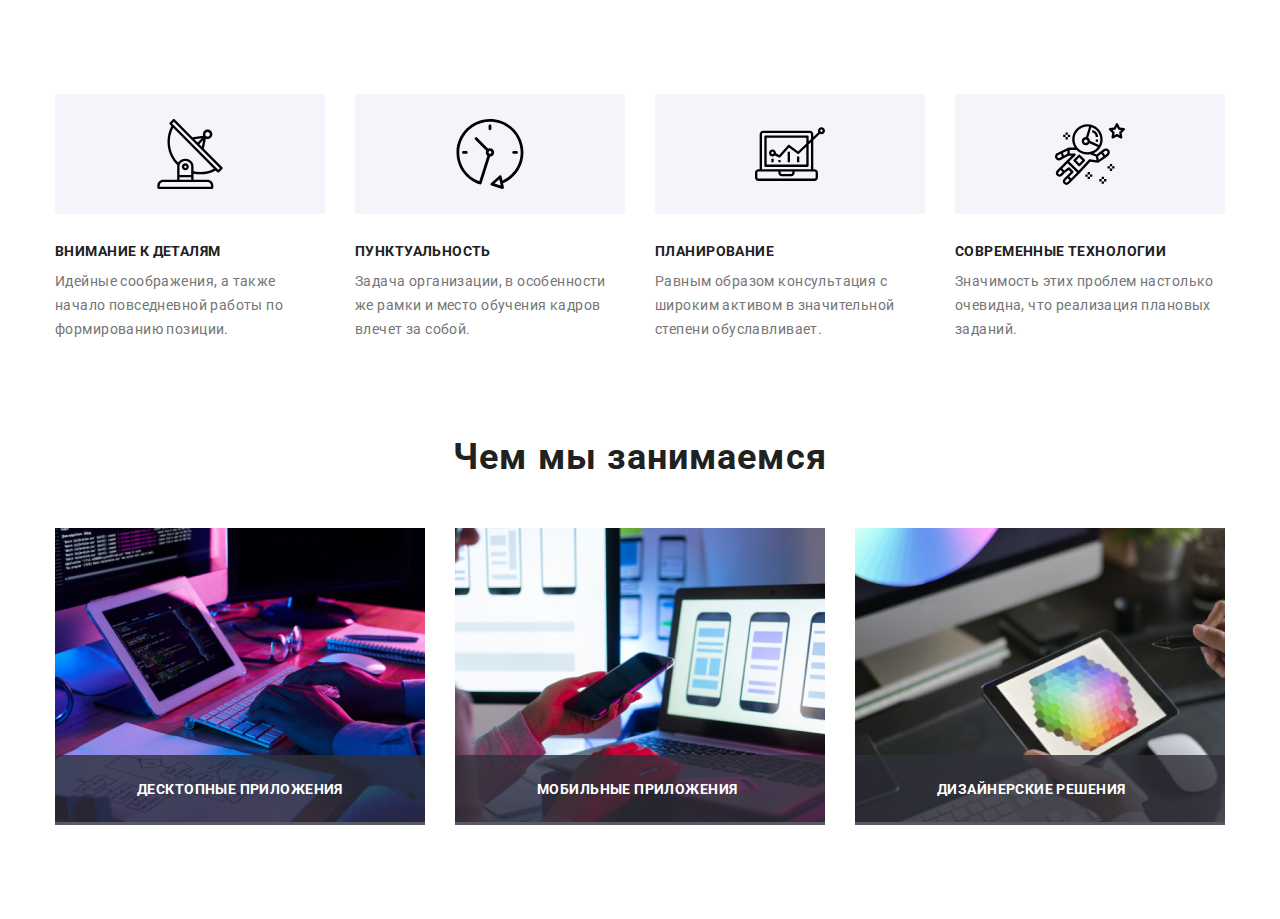
==== commit e04d3199: "создает адаптацию к секциям benefits, holder" ====
--- a/index.html
+++ b/index.html
@@ -119,7 +119,7 @@
             </div>
         </section>
         <!--SECTION HOLDER-->
-        <!--<section class="main-holder section">
+        <section class="main-holder section">
             <div class="conteiner main-holder__conteiner">
                 <h2 class="main-holder__title title">Чем мы занимаемся</h2>
                 <ul class="holder-list">
@@ -137,7 +137,7 @@
                     </li>
                 </ul>
             </div>
-        </section>-->
+        </section>
         <!--SECTION STAFF-->
         <!--<section class="main-staff section">
             <div class="conteiner main-staff__conteiner">
--- a/css/main.css
+++ b/css/main.css
@@ -45,20 +45,30 @@
   }
 }
 
-@media screen and (min-widht: 768px) {
+@media screen and (min-width: 768px) {
   .conteiner {
     width: 768px;
   }
 }
 
-@media screen and (min-widht: 1200px) {
+@media screen and (min-width: 1200px) {
   .conteiner {
     width: 1200px;
   }
 }
 
 .section {
-  padding-top: 94px;
+  padding-top: 60px;
+  padding-bottom: 60px;
+}
+
+@media screen and (min-width: 1200px) {
+  .section:not(:first-child) {
+    padding: 94px 0 94px;
+  }
+  .section:first-child {
+    padding: 94px 0 0;
+  }
 }
 
 .title {
@@ -458,14 +468,13 @@
 
 .main-benefits {
   background: var(--section-bg-color);
-  padding: 60px 0 60px;
 }
 
 .benefits-list {
-  margin-bottom: -30px;
-}
-
-@media screen and (min-widht: 768px) {
+  margin-left: -30px;
+}
+
+@media screen and (min-width: 768px) {
   .benefits-list {
     display: flex;
     flex-wrap: wrap;
@@ -473,14 +482,21 @@
 }
 
 .benefits-list__team {
-  width: 100%;
   margin-bottom: 30px;
-}
-
-@media screen and (min-widht: 768px) {
+  margin-left: 30px;
+}
+
+@media screen and (min-width: 768px) {
   .benefits-list__team {
     width: calc(100% / 2 - 30px);
-    margin-right: 30px;
+    margin-left: 30px;
+  }
+}
+
+@media screen and (min-width: 1200px) {
+  .benefits-list__team {
+    width: calc(100% / 4 - 30px);
+    margin-bottom: 0;
   }
 }
 
@@ -515,6 +531,12 @@
   background: var(--section-bg-color);
 }
 
+@media screen and (max-width: 1200px) {
+  .main-holder {
+    display: none;
+  }
+}
+
 .holder-list__img {
   max-width: 370px;
   max-height: 294px;
@@ -530,8 +552,8 @@
   position: relative;
 }
 
-.holder-list__team:not(:last-child) {
-  margin-right: 30px;
+.holder-list__team:not(:first-child) {
+  margin-left: 30px;
 }
 
 .main-holder {
